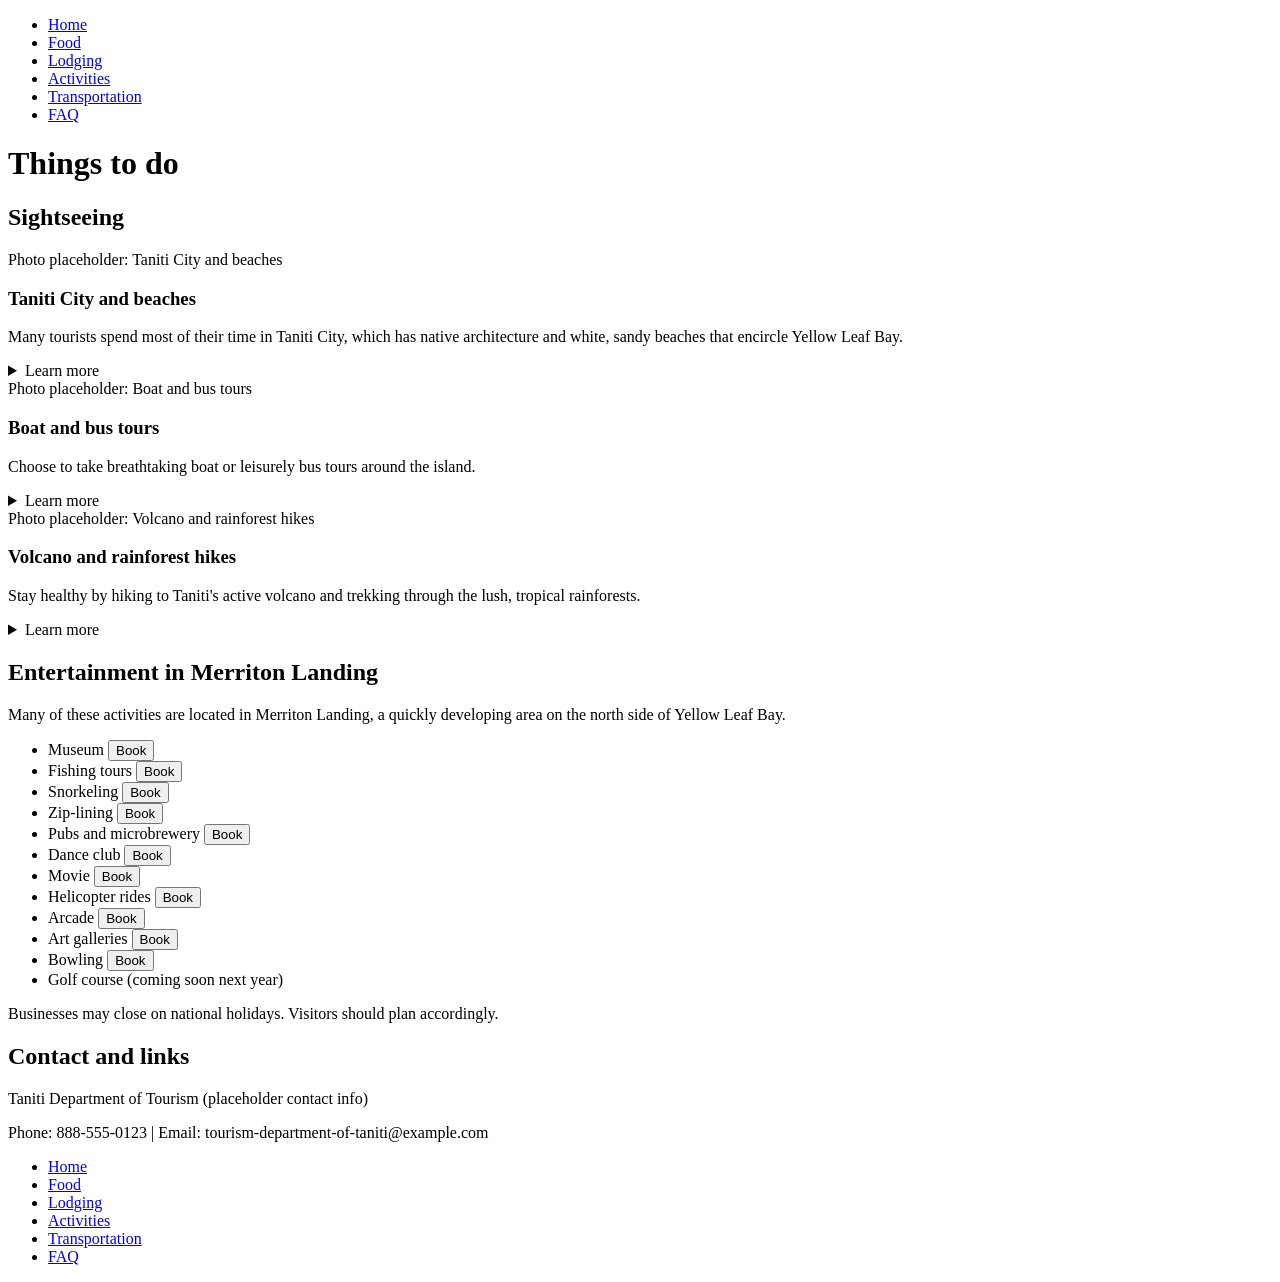
==== activities.html @ 4d0ae275 "Link all pages to CSS stylesheet" ====
<!DOCTYPE html>
<html lang="en">
<head>
    <meta charset="UTF-8">
    <meta name="viewport" content="width=device-width, initial-scale=1.0">
    <title>Activities | Taniti Island Tourism</title>
    <link rel="stylesheet' href="style.css">
</head>
<body>
    <nav>
        <ul>
            <li><a href="index.html">Home</a></li>
            <li><a href="food.html">Food</a></li>
            <li><a href="lodging.html">Lodging</a></li>
            <li><a href="activities.html">Activities</a></li>
            <li><a href="transportation.html">Transportation</a></li>
            <li><a href="faq.html">FAQ</a></li>
        </ul>
    </nav>
    <main>
        <h1>Things to do</h1>
        <section>
            <h2>Sightseeing</h2>
            <article>
                <div>Photo placeholder: Taniti City and beaches</div>
                <h3>Taniti City and beaches</h3>
                <p>Many tourists spend most of their time in Taniti City, which has native architecture and white, sandy beaches that encircle Yellow Leaf Bay.</p>
                <details>
                    <summary>Learn more</summary>
                    <p>Taniti City is flat and very walkable.</p>
                </details>
            </article>
            <article>
                <div>Photo placeholder: Boat and bus tours</div>
                <h3>Boat and bus tours</h3>
                <p>Choose to take breathtaking boat or leisurely bus tours around the island.</p>
                <details>
                    <summary>Learn more</summary>
                    <p>Public buses serve Taniti City while private buses serve the rest of the island.</p>
                </details>
            </article>
            <article>
                <div>Photo placeholder: Volcano and rainforest hikes</div>
                <h3>Volcano and rainforest hikes</h3>
                <p>Stay healthy by hiking to Taniti's active volcano and trekking through the lush, tropical rainforests.</p>
                <details>
                    <summary>Learn more</summary>
                    <p>The volcano is in the island's mountainous interior.</p>
                </details>
            </article>
        </section>
        <section>
            <h2>Entertainment in Merriton Landing</h2>
            <p>Many of these activities are located in Merriton Landing, a quickly developing area on the north side of Yellow Leaf Bay.</p>
            <ul>
                <li>Museum <button type="button">Book</button></li>
                <li>Fishing tours <button type="button">Book</button></li>
                <li>Snorkeling <button type="button">Book</button></li>
                <li>Zip-lining <button type="button">Book</button></li>
                <li>Pubs and microbrewery <button type="button">Book</button></li>
                <li>Dance club <button type="button">Book</button></li>
                <li>Movie <button type="button">Book</button></li>
                <li>Helicopter rides <button type="button">Book</button></li>
                <li>Arcade <button type="button">Book</button></li>
                <li>Art galleries <button type="button">Book</button></li>
                <li>Bowling <button type="button">Book</button></li>
                <li>Golf course (coming soon next year)</li>
            </ul>
            <p>Businesses may close on national holidays.  Visitors should plan accordingly.</p>
        </section>
    </main>
    <footer>
        <h2>Contact and links</h2>
        <p>Taniti Department of Tourism (placeholder contact info)</p>
        <p>Phone: 888-555-0123 | Email: tourism-department-of-taniti@example.com</p>
        <nav>
            <ul>
                <li><a href="index.html">Home</a></li>
                <li><a href="food.html">Food</a></li>
                <li><a href="lodging.html">Lodging</a></li>
                <li><a href="activities.html">Activities</a></li>
                <li><a href="transportation.html">Transportation</a></li>
                <li><a href="faq.html">FAQ</a></li>
            </ul>
        </nav>
    </footer>
</body>
</html>
---- style.css ----
/* Taniti prototype styles: dark glass. */

/* Font, hosted in this repo */
@font-face {
  font-family: "Manrope";
  src: url("fonts/Manrope-VariableFont_wght.ttf") format("truetype");
  font-weight: 200 800;
  font-display: swap;
}

/* Colors and sizes in one place, so a change here updates every page */
:root {
  --bg: #0B1230;
  --text: #DCE4FF;
  --text-soft: #C9D4F5;
  --white: #FFFFFF;
  --teal-light: #4CC9D4;
  --teal-pale: #9BE3E8;
  --magenta: #A72999;
  --tint: #F3E1F0;
  --glass: rgba(255, 255, 255, 0.07);
  --glass-line: rgba(255, 255, 255, 0.14);
  --glow-teal: rgba(40, 159, 170, 0.38);
  --glow-purple: rgba(95, 39, 167, 0.42);
  --font: Manrope, system-ui, sans-serif;
  --radius: 16px;
}

/* Padding counts inside an element's width, so boxes never spill past the screen edge */
* {
  box-sizing: border-box;
}

/* Page base: dark blue with soft teal and purple glows */
body {
  margin: 0;
  font-family: var(--font);
  font-size: 1rem;
  line-height: 1.6;
  color: var(--text);
  background:
    radial-gradient(520px 260px at 85% -5%, var(--glow-teal), transparent),
    radial-gradient(460px 260px at 0% 0%, var(--glow-purple), transparent),
    var(--bg);
  background-attachment: fixed;
}

/* Keeps the content centered and readable on wide screens */
body > nav,
main {
  max-width: 900px;
  margin-inline: auto;
}

/* Navigation */
nav ul {
  list-style: none;
  margin: 0;
  padding: 0;
  display: flex;
  flex-wrap: wrap;
  gap: 4px;
}

body > nav {
  padding: 14px;
}

body > nav ul {
  padding: 4px;
  background: var(--glass);
  border: 1px solid var(--glass-line);
  border-radius: 14px;
}

body > nav li {
  flex: 1 1 auto;
}

nav a {
  display: block;
  padding: 10px 12px;
  min-height: 44px;
  text-align: center;
  font-size: .85rem;
  font-weight: 600;
  color: var(--text);
  text-decoration: none;
  border-radius: 10px;
}

nav a[aria-current="page"] {
  background: rgba(255, 255, 255, 0.16);
  color: var(--white);
  font-weight: 800;
}

nav a:hover {
  background: rgba(255, 255, 255, 0.1);
}

/* Shows keyboard users where they are */
a:focus-visible,
summary:focus-visible,
button:focus-visible {
  outline: 3px solid var(--teal-light);
  outline-offset: 2px;
}

/* Main content and headings */
main {
  padding: 24px 18px 8px;
}

h1,
h2,
h3 {
  margin: 0;
  line-height: 1.2;
  font-weight: 800;
}

h1 {
  font-size: clamp(2rem, 7vw, 2.9rem);
  letter-spacing: -.025em;
  margin-bottom: 8px;
  background: linear-gradient(90deg, var(--white), var(--teal-pale));
  -webkit-background-clip: text;
  background-clip: text;
  color: transparent;
}

main h2 {
  margin: 32px 0 12px;
  font-size: .78rem;
  letter-spacing: .16em;
  text-transform: uppercase;
  color: var(--teal-light);
}

h3 {
  margin-top: 6px;
  font-size: 1.1rem;
  letter-spacing: -.01em;
  color: var(--white);
}

p {
  margin: 0;
}

section > p {
  margin-bottom: 14px;
}

main a {
  color: var(--tint);
}

/* Cards: see-through glass */
article,
aside {
  display: flex;
  flex-direction: column;
  gap: 6px;
  margin-bottom: 14px;
  padding: 16px;
  background: var(--glass);
  border: 1px solid var(--glass-line);
  border-radius: var(--radius);
  -webkit-backdrop-filter: blur(8px);
  backdrop-filter: blur(8px);
  transition: transform .2s;
}

article:hover {
  transform: translateY(-2px);
}

article p,
aside p {
  color: var(--text-soft);
}

/* Photo placeholders (low-fidelity, labeled) */
article > div,
aside > div,
section > div,
main > div {
  display: grid;
  place-items: center;
  min-height: 110px;
  padding: 8px;
  text-align: center;
  font-size: .9rem;
  font-weight: 600;
  color: #E8F7F8;
  background: rgba(40, 159, 170, 0.22);
  border: 1px dashed rgba(255, 255, 255, 0.3);
  border-radius: 12px;
}

/* Real photos, later */
img {
  max-width: 100%;
  height: auto;
  border-radius: 12px;
}

/* "Learn more" drop-downs */
details summary {
  min-height: 44px;
  padding-top: 10px;
  cursor: pointer;
  font-weight: 600;
  color: var(--tint);
}

details p {
  margin: 2px 0 8px;
}

/* Lists, such as the entertainment list with Book buttons */
main ul {
  list-style: none;
  margin: 0 0 8px;
  padding: 0;
  background: var(--glass);
  border: 1px solid var(--glass-line);
  border-radius: var(--radius);
  overflow: hidden;
}

main li {
  display: flex;
  justify-content: space-between;
  align-items: center;
  flex-wrap: wrap;
  gap: 10px;
  padding: 10px 16px;
  border-top: 1px solid rgba(255, 255, 255, 0.12);
  font-size: .95rem;
  font-weight: 600;
}

main li:first-child {
  border-top: 0;
}

/* Buttons */
button {
  min-height: 44px;
  padding: 6px 18px;
  font: inherit;
  font-size: .85rem;
  font-weight: 800;
  color: var(--white);
  background: var(--magenta);
  border: 0;
  border-radius: 10px;
  cursor: pointer;
  transition: filter .2s;
}

button:hover {
  filter: brightness(1.12);
}

article > button,
aside > button,
section > button {
  align-self: flex-start;
}

/* Footer */
footer {
  width: calc(100% - 28px);
  max-width: 900px;
  margin: 28px auto 14px;
  padding: 18px;
  background: var(--glass);
  border: 1px solid var(--glass-line);
  border-radius: var(--radius);
  color: var(--text-soft);
  font-size: .9rem;
  text-align: center;
}

footer h2 {
  margin-bottom: 6px;
  font-size: .78rem;
  letter-spacing: .16em;
  text-transform: uppercase;
  color: var(--teal-light);
}

footer nav ul {
  justify-content: center;
  gap: 0 18px;
}

footer nav li {
  flex: 0 1 auto;
}

footer nav a {
  padding: 10px 4px;
  font-weight: 600;
  color: var(--tint);
  text-decoration: underline;
}

/* Phones and small tablets: nav wraps into three columns */
@media (max-width: 600px) {
  main {
    padding: 20px 14px 8px;
  }

  body > nav ul {
    display: grid;
    grid-template-columns: repeat(3, minmax(0, 1fr));
  }

  nav a {
    padding: 10px 4px;
    font-size: .72rem;
    overflow-wrap: anywhere;
  }
}

/* Respect visitors who turn animation off */
@media (prefers-reduced-motion: reduce) {
  article,
  button {
    transition: none;
  }

  article:hover {
    transform: none;
  }
}
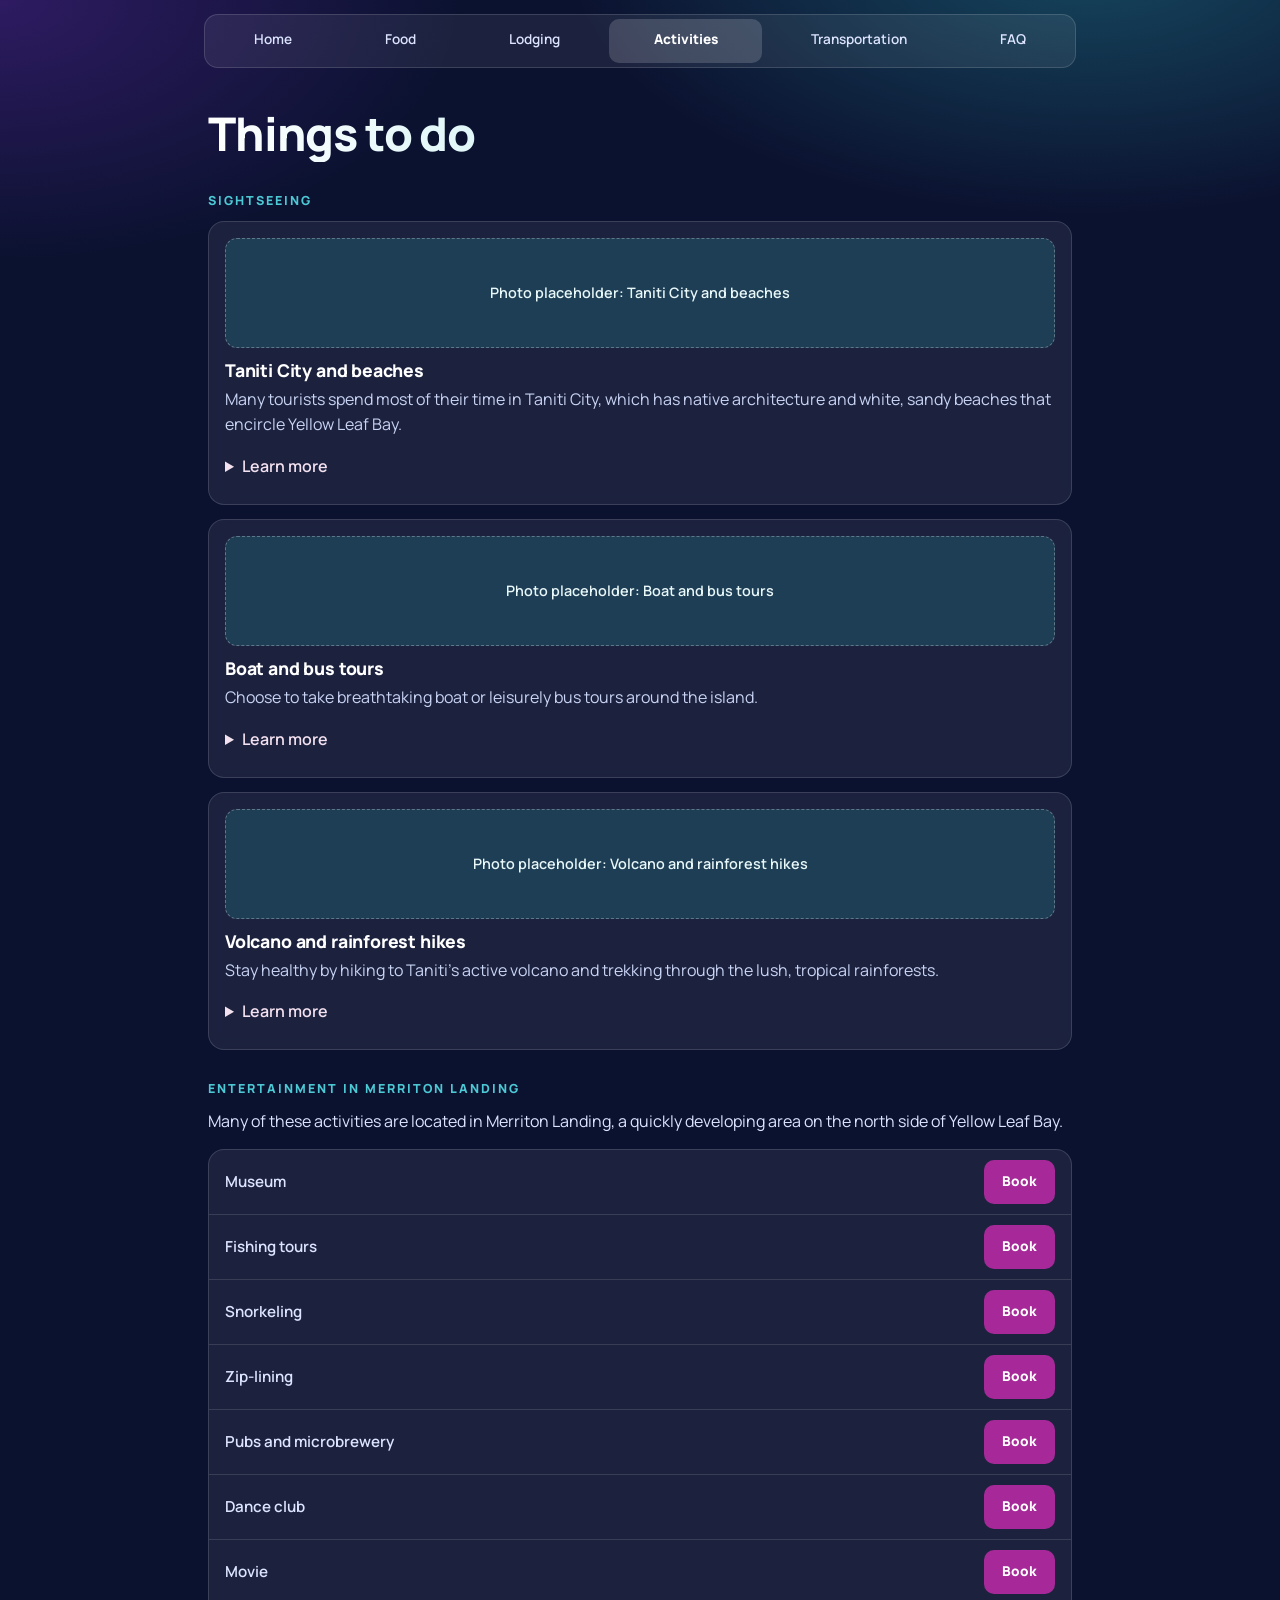
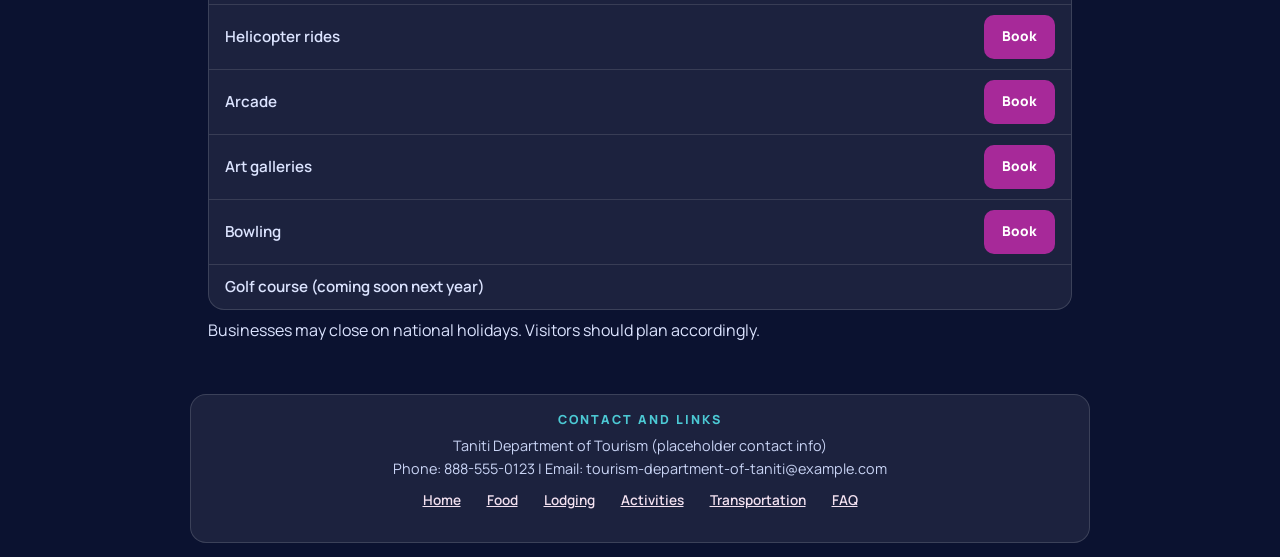
==== commit e7695ed9: "Fixed typos in CSS stylesheet links and added active page highlight" ====
--- a/activities.html
+++ b/activities.html
@@ -4,7 +4,7 @@
     <meta charset="UTF-8">
     <meta name="viewport" content="width=device-width, initial-scale=1.0">
     <title>Activities | Taniti Island Tourism</title>
-    <link rel="stylesheet' href="style.css">
+    <link rel="stylesheet" href="style.css">
 </head>
 <body>
     <nav>
@@ -12,7 +12,7 @@
             <li><a href="index.html">Home</a></li>
             <li><a href="food.html">Food</a></li>
             <li><a href="lodging.html">Lodging</a></li>
-            <li><a href="activities.html">Activities</a></li>
+            <li><a aria-current="page" href="activities.html">Activities</a></li>
             <li><a href="transportation.html">Transportation</a></li>
             <li><a href="faq.html">FAQ</a></li>
         </ul>
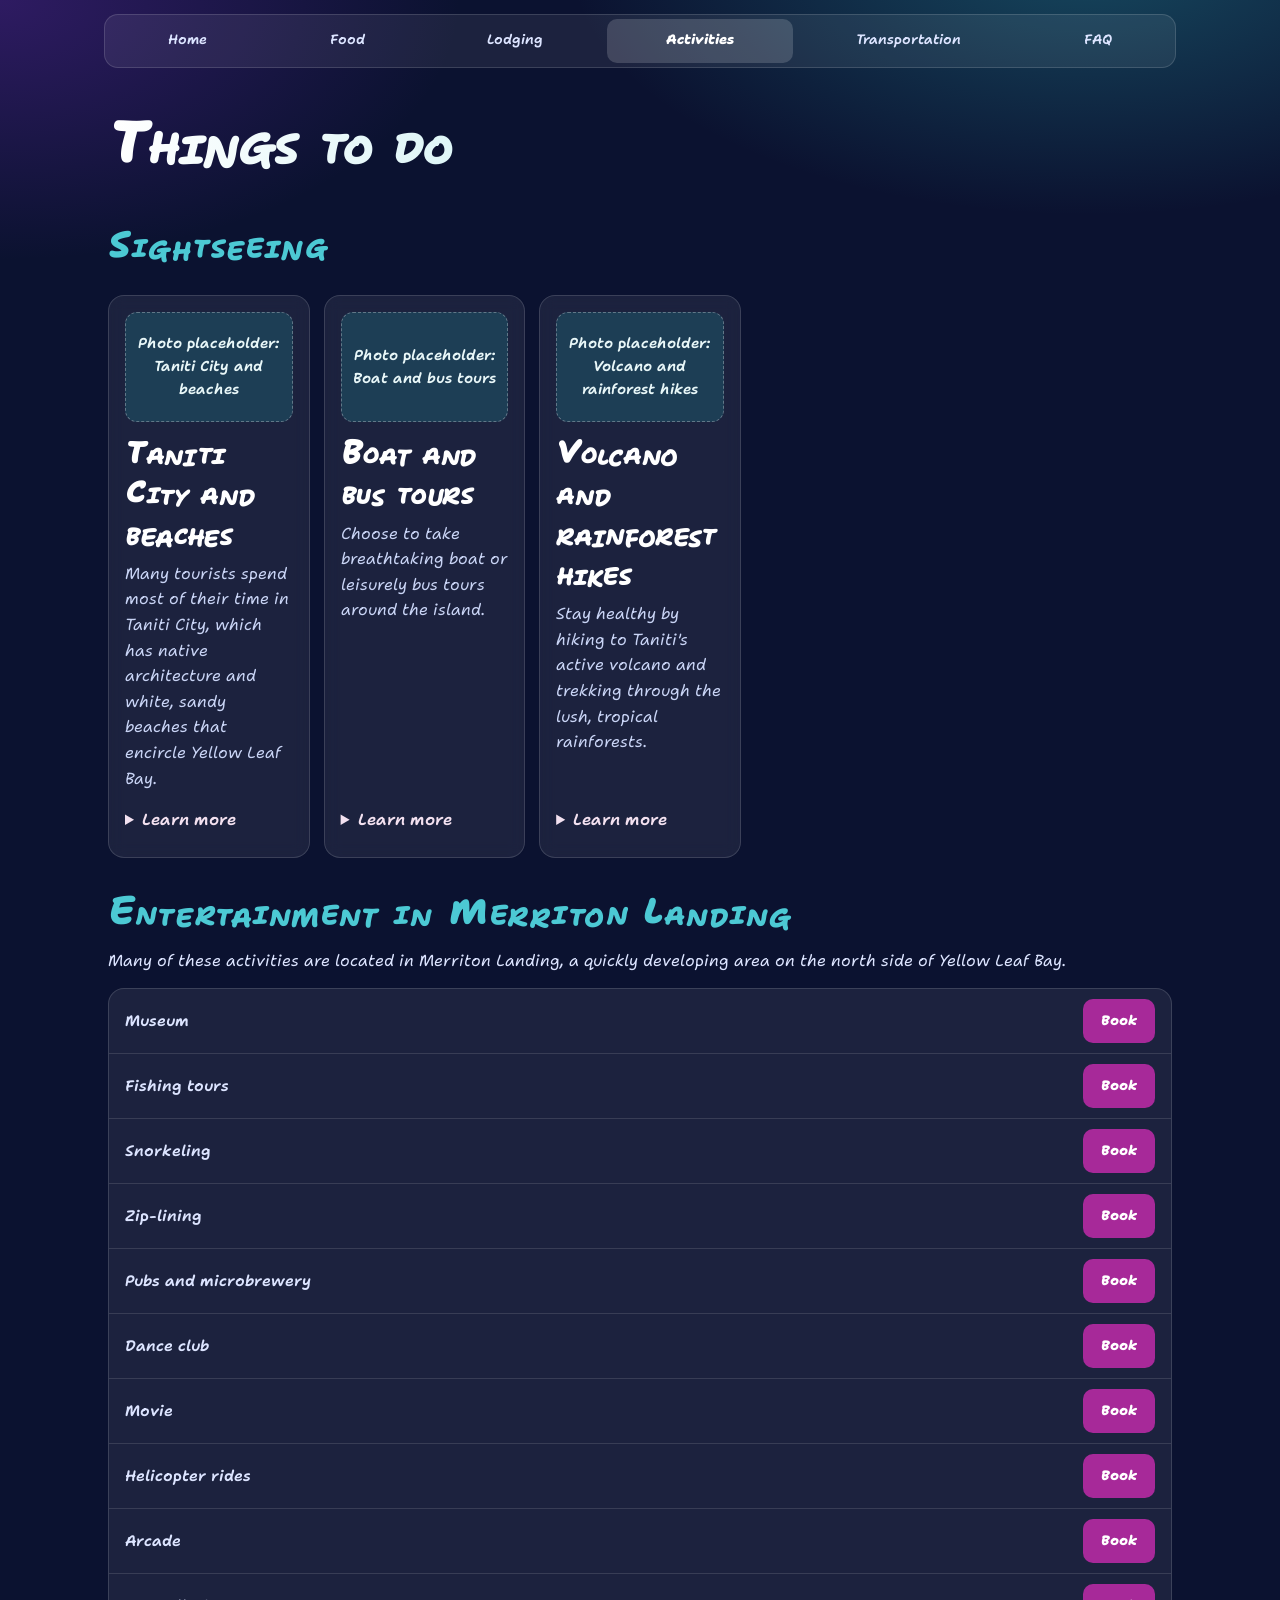
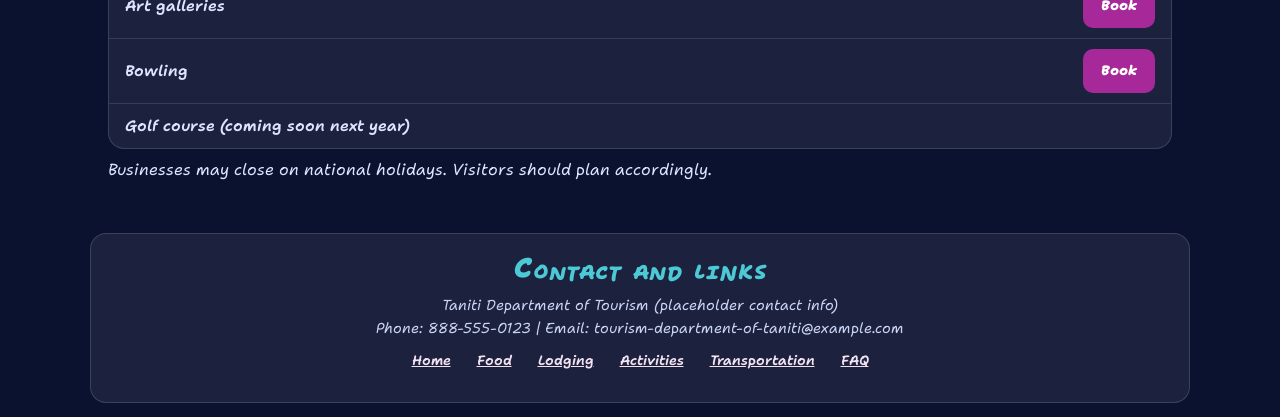
==== commit 8211a745: "Hero section with centered heading and call-to-action button, cards and split layouts on home and fo" ====
--- a/activities.html
+++ b/activities.html
@@ -19,7 +19,7 @@
     </nav>
     <main>
         <h1>Things to do</h1>
-        <section>
+        <section class="cards">
             <h2>Sightseeing</h2>
             <article>
                 <div>Photo placeholder: Taniti City and beaches</div>
--- a/style.css
+++ b/style.css
@@ -5,6 +5,13 @@
   font-family: "Manrope";
   src: url("fonts/Manrope-VariableFont_wght.ttf") format("truetype");
   font-weight: 200 800;
+  font-display: swap;
+}
+
+@font-face {
+  font-family: "Shantell Sans";
+  src: url("fonts/ShantellSans-Variable.ttf") format("truetype");
+  font-weight: 300 800;
   font-display: swap;
 }
 
@@ -22,7 +29,8 @@
   --glass-line: rgba(255, 255, 255, 0.14);
   --glow-teal: rgba(40, 159, 170, 0.38);
   --glow-purple: rgba(95, 39, 167, 0.42);
-  --font: Manrope, system-ui, sans-serif;
+  --font: "Shantell Sans", system-ui, sans-serif;
+  --font-head: "Shantell Sans", system-ui, sans-serif;
   --radius: 16px;
 }
 
@@ -48,7 +56,7 @@
 /* Keeps the content centered and readable on wide screens */
 body > nav,
 main {
-  max-width: 900px;
+  max-width: 1100px;
   margin-inline: auto;
 }
 
@@ -118,10 +126,13 @@
   margin: 0;
   line-height: 1.2;
   font-weight: 800;
+  font-variant-caps: small-caps;
+  font-family: var(--font-head);
+  font-variation-settings: "BNCE" 50, "INFM" 70;
 }
 
 h1 {
-  font-size: clamp(2rem, 7vw, 2.9rem);
+  font-size: clamp(2.6rem, 9vw, 4rem);
   letter-spacing: -.025em;
   margin-bottom: 8px;
   background: linear-gradient(90deg, var(--white), var(--teal-pale));
@@ -132,15 +143,14 @@
 
 main h2 {
   margin: 32px 0 12px;
-  font-size: .78rem;
-  letter-spacing: .16em;
-  text-transform: uppercase;
+  font-size: 2.4rem;
+  letter-spacing: .03em;
   color: var(--teal-light);
 }
 
 h3 {
   margin-top: 6px;
-  font-size: 1.1rem;
+  font-size: 2.1rem;
   letter-spacing: -.01em;
   color: var(--white);
 }
@@ -151,6 +161,10 @@
 
 section > p {
   margin-bottom: 14px;
+}
+
+main > p {
+  margin-bottom: 24px;
 }
 
 main a {
@@ -186,7 +200,7 @@
 article > div,
 aside > div,
 section > div,
-main > div {
+main > div:not(.split) {
   display: grid;
   place-items: center;
   min-height: 110px;
@@ -272,10 +286,157 @@
   align-self: flex-start;
 }
 
+/* Layouts that match the wireframes */
+
+/* Cards side by side: home, lodging, activities, getting here.
+   auto-fit fits as many cards per row as there is room for,
+   so phones get one column with no extra code. */
+.cards {
+  display: grid;
+  grid-template-columns: repeat(auto-fit, minmax(200px, 1fr));
+  gap: 14px;
+}
+
+.cards > h2,
+.cards > p {
+  grid-column: 1 / -1;
+}
+
+.cards article {
+  margin-bottom: 0;
+}
+
+.cards article > :last-child {
+  margin-top: auto;
+}
+
+.cards article h2 {
+  margin: 6px 0 0;
+  font-size: 2.1rem;
+  letter-spacing: -.01em;
+  text-transform: none;
+  color: var(--white);
+}
+
+/* Rows: a label on the left, text on the right (getting around) */
+.rows article {
+  display: grid;
+  grid-template-columns: minmax(140px, 220px) 1fr;
+  column-gap: 16px;
+  align-items: center;
+  margin-bottom: -1px;
+  border-radius: 0;
+}
+
+.rows article:first-of-type {
+  border-radius: var(--radius) var(--radius) 0 0;
+}
+
+.rows article:last-of-type {
+  border-radius: 0 0 var(--radius) var(--radius);
+  margin-bottom: 14px;
+}
+
+.rows article > h3 {
+  grid-column: 1;
+  grid-row: 1 / span 3;
+  margin: 0;
+}
+
+.rows article > :not(h3) {
+  grid-column: 2;
+}
+
+.rows article:hover {
+  transform: none;
+}
+
+/* Photo on the left, text on the right (food page) */
+.media article {
+  display: grid;
+  grid-template-columns: minmax(110px, 28%) 1fr;
+  column-gap: 16px;
+  align-items: start;
+}
+
+.media article > div {
+  grid-column: 1;
+  grid-row: 1 / span 4;
+  align-self: stretch;
+}
+
+.media article > :not(div) {
+  grid-column: 2;
+}
+
+/* Two boxes side by side (food page) */
+.split {
+  display: grid;
+  grid-template-columns: 2fr 1fr;
+  gap: 14px;
+  align-items: start;
+}
+
+/* Hero: image box with the heading and button centered on it (home page) */
+.hero {
+  display: flex;
+  flex-direction: column;
+  align-items: center;
+  justify-content: center;
+  gap: 18px;
+  min-height: 340px;
+  padding: 32px 18px;
+  margin-bottom: 28px;
+  text-align: center;
+  background: rgba(40, 159, 170, 0.22);
+  border: 1px dashed rgba(255, 255, 255, 0.3);
+  border-radius: var(--radius);
+}
+
+.hero h1 {
+  margin-bottom: 0;
+}
+
+.hero a {
+  padding: 14px 28px;
+  font-weight: 800;
+  color: var(--white);
+  text-decoration: none;
+  background: var(--magenta);
+  border-radius: 12px;
+  transition: filter .2s;
+}
+
+.hero a:hover {
+  filter: brightness(1.12);
+}
+
+/* Small screens: everything stacks into one column */
+@media (max-width: 700px) {
+  .split {
+    grid-template-columns: 1fr;
+  }
+
+  .rows article,
+  .media article {
+    grid-template-columns: 1fr;
+  }
+
+  .rows article > h3,
+  .media article > div {
+    grid-row: auto;
+  }
+
+  .rows article > :not(h3),
+  .media article > :not(div) {
+    grid-column: 1;
+  }
+}
+
 /* Footer */
 footer {
   width: calc(100% - 28px);
-  max-width: 900px;
+  max-width: 1100px;
   margin: 28px auto 14px;
   padding: 18px;
   background: var(--glass);
@@ -288,9 +449,8 @@
 
 footer h2 {
   margin-bottom: 6px;
-  font-size: .78rem;
-  letter-spacing: .16em;
-  text-transform: uppercase;
+  font-size: 1.9rem;
+  letter-spacing: .03em;
   color: var(--teal-light);
 }
 
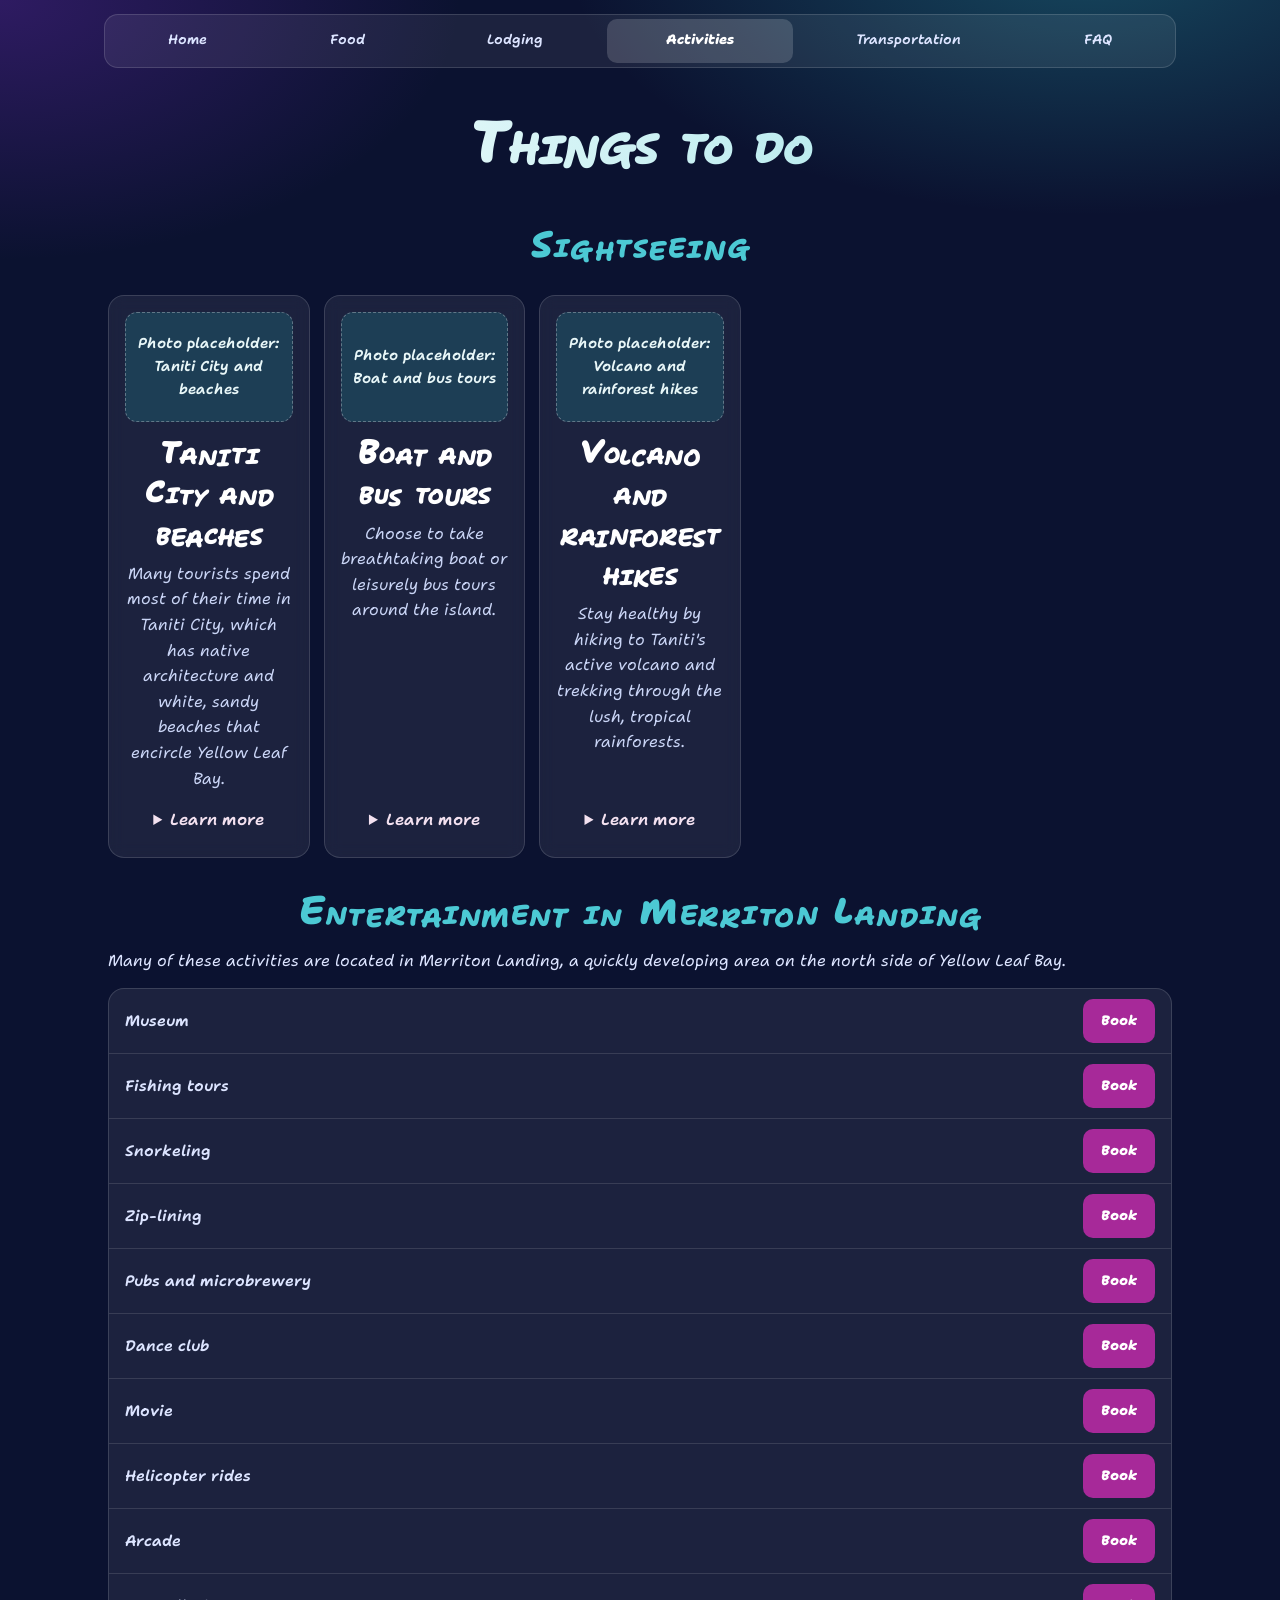
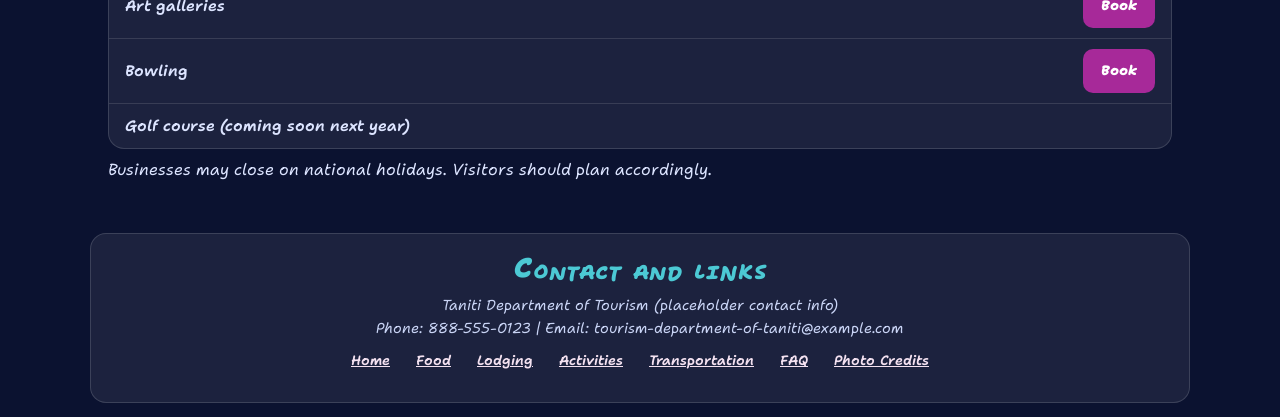
==== commit c807602d: "Added Photo Credits link to footer of every page" ====
--- a/activities.html
+++ b/activities.html
@@ -81,6 +81,7 @@
                 <li><a href="activities.html">Activities</a></li>
                 <li><a href="transportation.html">Transportation</a></li>
                 <li><a href="faq.html">FAQ</a></li>
+                <li><a href="credits.html">Photo Credits</a></li>
             </ul>
         </nav>
     </footer>
--- a/style.css
+++ b/style.css
@@ -135,6 +135,7 @@
   font-size: clamp(2.6rem, 9vw, 4rem);
   letter-spacing: -.025em;
   margin-bottom: 8px;
+  text-align: center;
   background: linear-gradient(90deg, var(--white), var(--teal-pale));
   -webkit-background-clip: text;
   background-clip: text;
@@ -148,6 +149,16 @@
   color: var(--teal-light);
 }
 
+main > h2,
+section > h2,
+aside > h2 {
+  text-align: center;
+}
+
+.center {
+  text-align: center;
+}
+
 h3 {
   margin-top: 6px;
   font-size: 2.1rem;
@@ -165,6 +176,9 @@
 
 main > p {
   margin-bottom: 24px;
+  max-width: 720px;
+  margin-inline: auto;
+  text-align: center;  
 }
 
 main a {
@@ -304,6 +318,15 @@
 
 .cards article {
   margin-bottom: 0;
+  text-align: center;
+}
+
+.cards article > button {
+  align-self: center;
+}
+
+aside {
+  text-align: center;
 }
 
 .cards article > :last-child {
@@ -341,10 +364,15 @@
   grid-column: 1;
   grid-row: 1 / span 3;
   margin: 0;
+  text-align: center;
 }
 
 .rows article > :not(h3) {
   grid-column: 2;
+}
+
+.rows article > button {
+  justify-self: end;
 }
 
 .rows article:hover {
@@ -375,6 +403,49 @@
   grid-template-columns: 2fr 1fr;
   gap: 14px;
   align-items: start;
+}
+
+/* Plan your trip links: four clickable tiles (home page) */
+.links {
+  display: grid;
+  grid-template-columns: repeat(auto-fit, minmax(180px, 1fr));
+  gap: 12px;
+  background: none;
+  border: 0;
+  border-radius: 0;
+  overflow: visible;
+}
+
+.links li {
+  display: block;
+  padding: 0;
+  border: 0;
+}
+
+.links a {
+  display: block;
+  padding: 22px 16px;
+  text-align: center;
+  font-family: var(--font-head);
+  font-variant-caps: small-caps;
+  font-size: 1.4rem;
+  font-weight: 800;
+  color: var(--white);
+  text-decoration: none;
+  background: var(--glass);
+  border: 1px solid var(--glass-line);
+  border-radius: var(--radius);
+  transition: transform .2s, border-color .2s;
+}
+
+.links a::after {
+  content: " \2192";
+  color: var(--teal-light);
+}
+
+.links a:hover {
+  transform: translateY(-2px);
+  border-color: var(--teal-light);
 }
 
 /* Hero: image box with the heading and button centered on it (home page) */
@@ -388,8 +459,10 @@
   padding: 32px 18px;
   margin-bottom: 28px;
   text-align: center;
-  background: rgba(40, 159, 170, 0.22);
-  border: 1px dashed rgba(255, 255, 255, 0.3);
+  background:
+    linear-gradient(rgba(11, 18, 48, 0.35), rgba(11, 18, 48, 0.6)),
+    url("images/01_hero_pexels-nabilnaidu-37943867.jpg") center / cover no-repeat;
+  border: 1px solid var(--glass-line);
   border-radius: var(--radius);
 }
 
@@ -498,4 +571,61 @@
   article:hover {
     transform: none;
   }
+}
+
+/* Photo credits table: thumbnail on the left, credit on the right */
+.credits {
+  width: 100%;
+  margin-bottom: 14px;
+  border-collapse: separate;
+  border-spacing: 0;
+  background: var(--glass);
+  border: 1px solid var(--glass-line);
+  border-radius: var(--radius);
+  overflow: hidden;
+}
+
+.credits th,
+.credits td {
+  padding: 12px 16px;
+  text-align: left;
+  vertical-align: middle;
+  border-top: 1px solid rgba(255, 255, 255, 0.12);
+}
+
+.credits thead th {
+  border-top: 0;
+  font-size: .85rem;
+  letter-spacing: .08em;
+  text-transform: uppercase;
+  color: var(--teal-light);
+}
+
+.credits th:first-child,
+.credits td:first-child {
+  width: 160px;
+}
+
+.credits img {
+  display: block;
+  width: 140px;
+  height: 90px;
+  object-fit: cover;
+}
+
+.credits td:last-child {
+  color: var(--text-soft);
+  overflow-wrap: anywhere;
+}
+
+@media (max-width: 600px) {
+  .credits th:first-child,
+  .credits td:first-child {
+    width: 110px;
+  }
+
+  .credits img {
+    width: 90px;
+    height: 60px;
+  }
 }
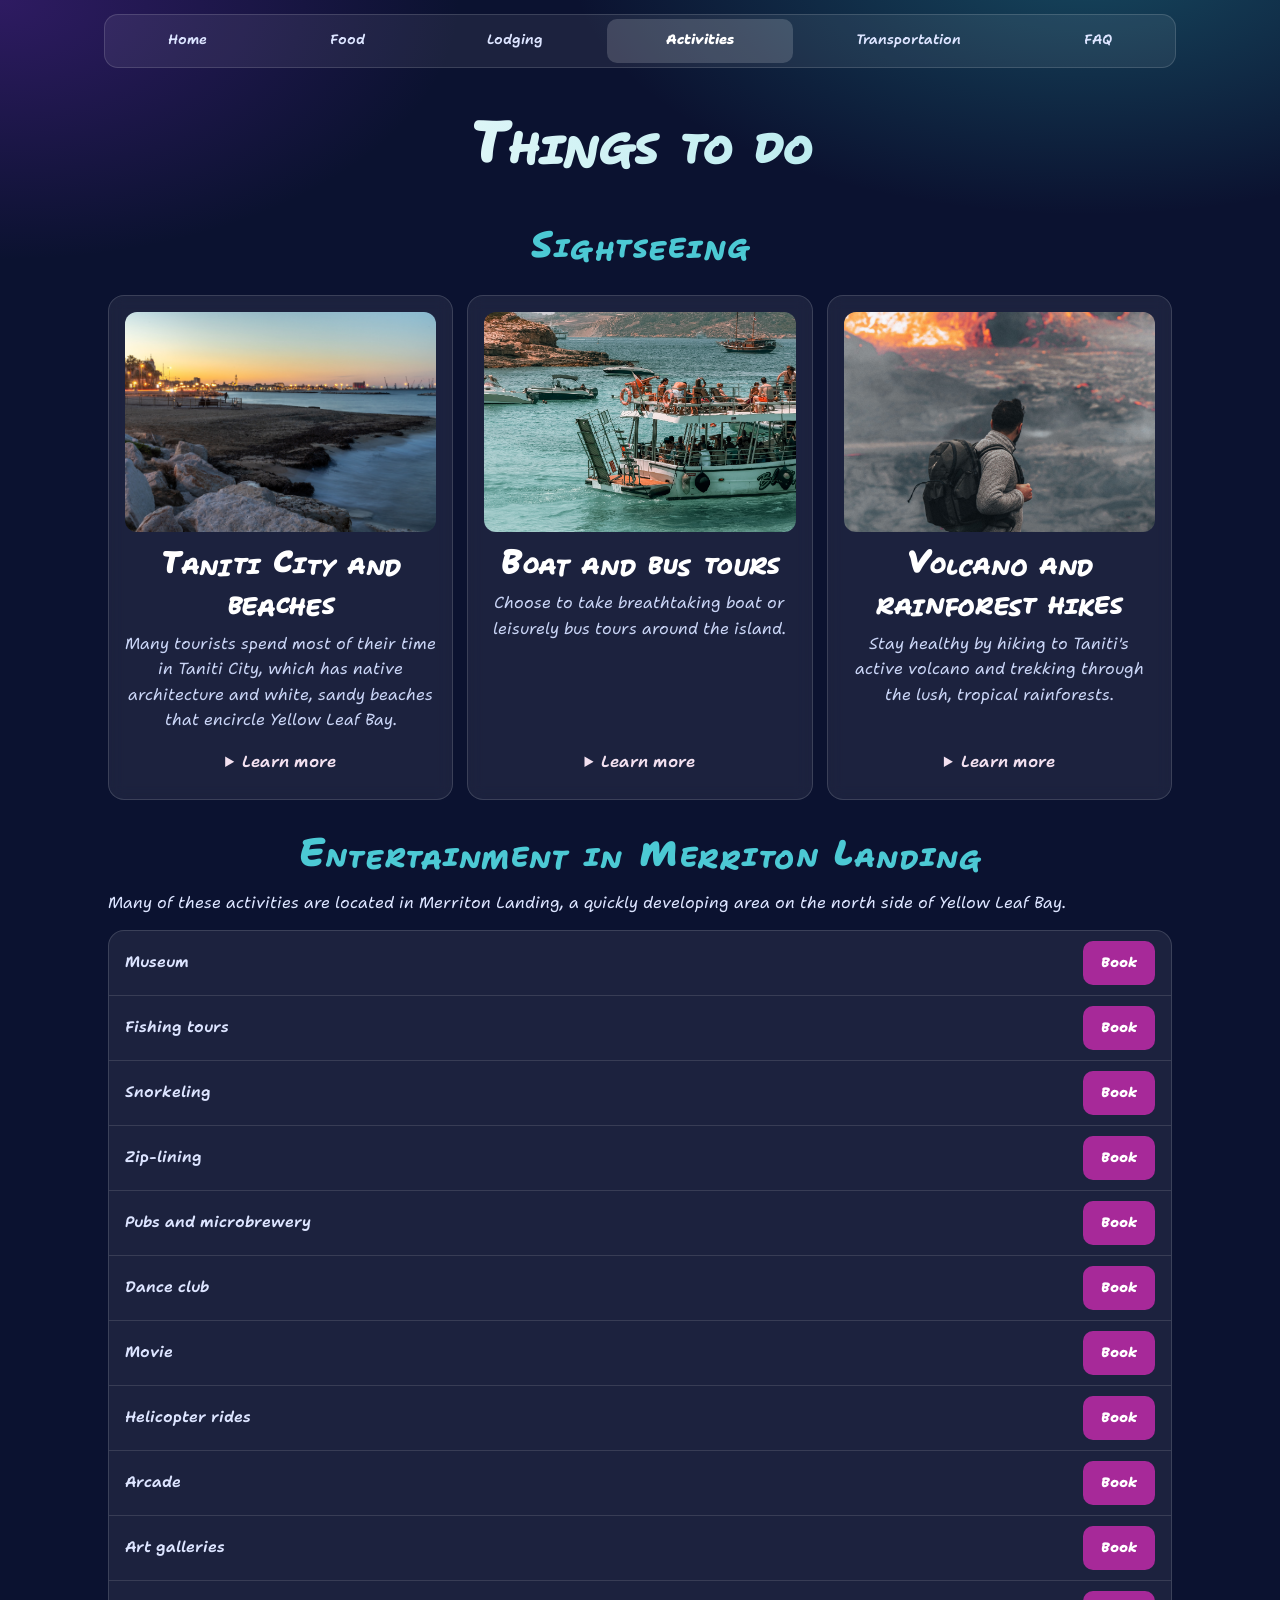
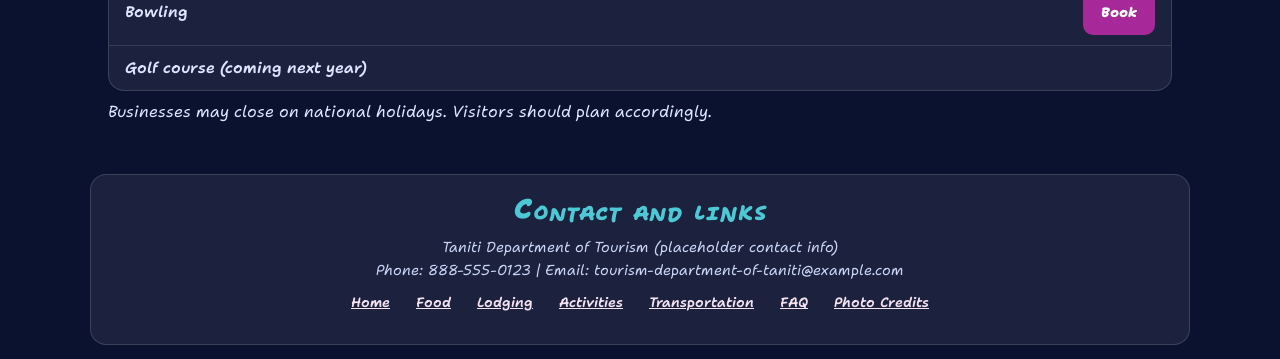
==== commit 57640757: "Added photos to activities page" ====
--- a/activities.html
+++ b/activities.html
@@ -22,7 +22,7 @@
         <section class="cards">
             <h2>Sightseeing</h2>
             <article>
-                <div>Photo placeholder: Taniti City and beaches</div>
+                <img src="images/15_activities_city-beaches.jpg" alt="Peaceful beach view with city lights at dusk">
                 <h3>Taniti City and beaches</h3>
                 <p>Many tourists spend most of their time in Taniti City, which has native architecture and white, sandy beaches that encircle Yellow Leaf Bay.</p>
                 <details>
@@ -31,7 +31,7 @@
                 </details>
             </article>
             <article>
-                <div>Photo placeholder: Boat and bus tours</div>
+                <img src="images/16_activities_boat-tour.jpg" alt="Lively boat tour on pristine waters">
                 <h3>Boat and bus tours</h3>
                 <p>Choose to take breathtaking boat or leisurely bus tours around the island.</p>
                 <details>
@@ -40,7 +40,7 @@
                 </details>
             </article>
             <article>
-                <div>Photo placeholder: Volcano and rainforest hikes</div>
+                <img src="images/17_activities_hike.jpg" alt="Lone backpacker observes a volcanic eruption">
                 <h3>Volcano and rainforest hikes</h3>
                 <p>Stay healthy by hiking to Taniti's active volcano and trekking through the lush, tropical rainforests.</p>
                 <details>
@@ -64,7 +64,7 @@
                 <li>Arcade <button type="button">Book</button></li>
                 <li>Art galleries <button type="button">Book</button></li>
                 <li>Bowling <button type="button">Book</button></li>
-                <li>Golf course (coming soon next year)</li>
+                <li>Golf course (coming next year)</li>
             </ul>
             <p>Businesses may close on national holidays.  Visitors should plan accordingly.</p>
         </section>
--- a/style.css
+++ b/style.css
@@ -303,17 +303,21 @@
 /* Layouts that match the wireframes */
 
 /* Cards side by side: home, lodging, activities, getting here.
-   auto-fit fits as many cards per row as there is room for,
-   so phones get one column with no extra code. */
+   Each card starts at 200px and grows to share the row equally,
+   so phones get one column and wide screens fill the whole width. */
 .cards {
-  display: grid;
-  grid-template-columns: repeat(auto-fit, minmax(200px, 1fr));
+  display: flex;
+  flex-wrap: wrap;
   gap: 14px;
+}
+
+.cards > article {
+  flex: 1 1 200px;
 }
 
 .cards > h2,
 .cards > p {
-  grid-column: 1 / -1;
+  flex: 1 1 100%;
 }
 
 .cards article {
@@ -339,6 +343,12 @@
   letter-spacing: -.01em;
   text-transform: none;
   color: var(--white);
+}
+
+.cards article > img {
+  width: 100%;
+  height: 220px;
+  object-fit: cover;
 }
 
 /* Rows: a label on the left, text on the right (getting around) */
@@ -387,22 +397,53 @@
   align-items: start;
 }
 
-.media article > div {
+.media article > div,
+.media article > img {
   grid-column: 1;
   grid-row: 1 / span 4;
   align-self: stretch;
 }
 
-.media article > :not(div) {
+.media article > :not(div):not(img) {
   grid-column: 2;
+}
+
+/* Food page photos: same height as the home page photos */
+.media article > img {
+  width: 100%;
+  height: 220px;
+  object-fit: cover;
+}
+
+/* Taller restaurant cards (food page only) */
+.split .media article {
+  padding-block: 40px;
 }
 
 /* Two boxes side by side (food page) */
 .split {
   display: grid;
-  grid-template-columns: 2fr 1fr;
-  gap: 14px;
+  grid-template-columns: 3fr 1fr;
+  column-gap: 14px;
+  row-gap: 0;
   align-items: start;
+}
+
+/* Let the heading, intro, and cards be grid items of .split */
+.split > .media {
+  display: contents;
+}
+
+.split > .media > * {
+  grid-column: 1;
+}
+
+/* Top of Local fish and rice (row 3) to bottom of Pan-Asian (row 5) */
+.split > aside {
+  grid-column: 2;
+  grid-row: 3 / span 3;
+  align-self: stretch;
+  justify-content: flex-start;
 }
 
 /* Plan your trip links: four clickable tiles (home page) */
@@ -461,7 +502,7 @@
   text-align: center;
   background:
     linear-gradient(rgba(11, 18, 48, 0.35), rgba(11, 18, 48, 0.6)),
-    url("images/01_hero_pexels-nabilnaidu-37943867.jpg") center / cover no-repeat;
+    url("images/01_home_tropical_island_beach.jpg") center / cover no-repeat;
   border: 1px solid var(--glass-line);
   border-radius: var(--radius);
 }
@@ -488,6 +529,11 @@
 @media (max-width: 700px) {
   .split {
     grid-template-columns: 1fr;
+  }
+
+  .split > aside {
+    grid-column: 1;
+    grid-row: auto;
   }
 
   .rows article,
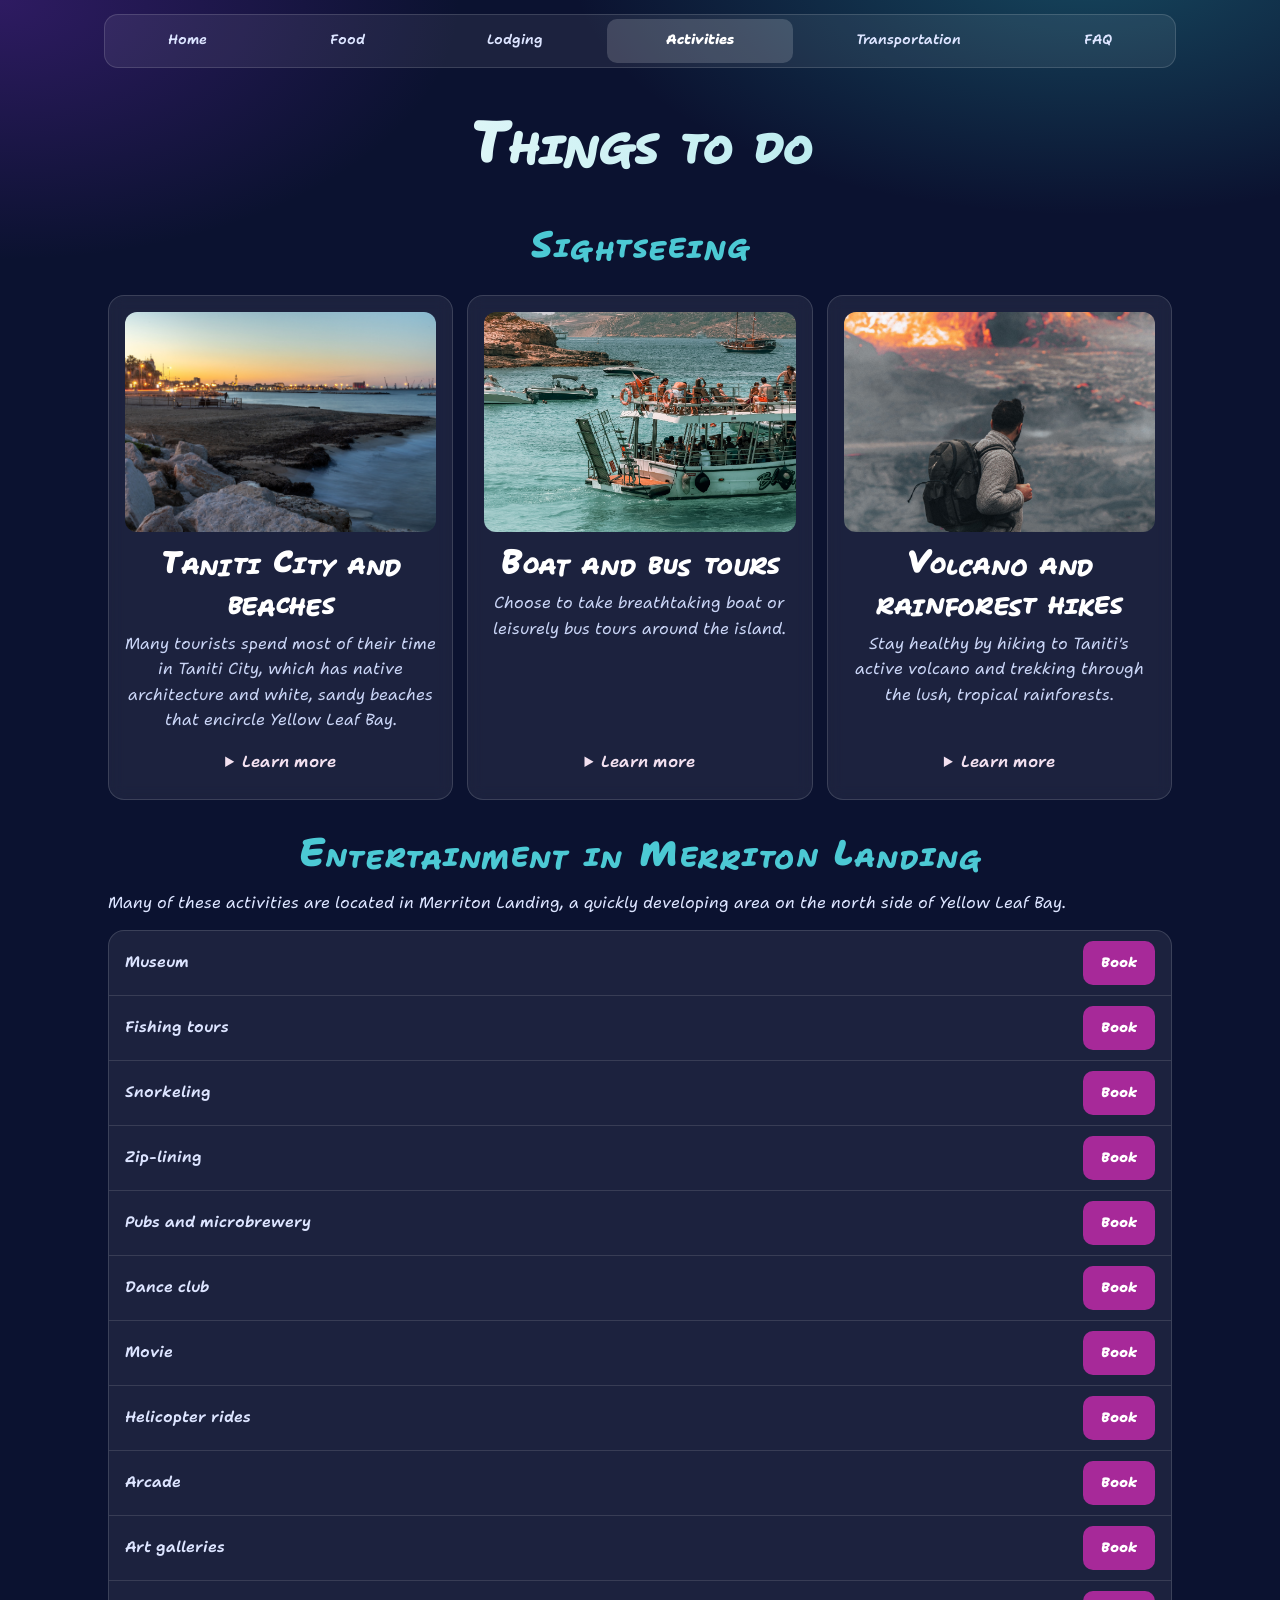
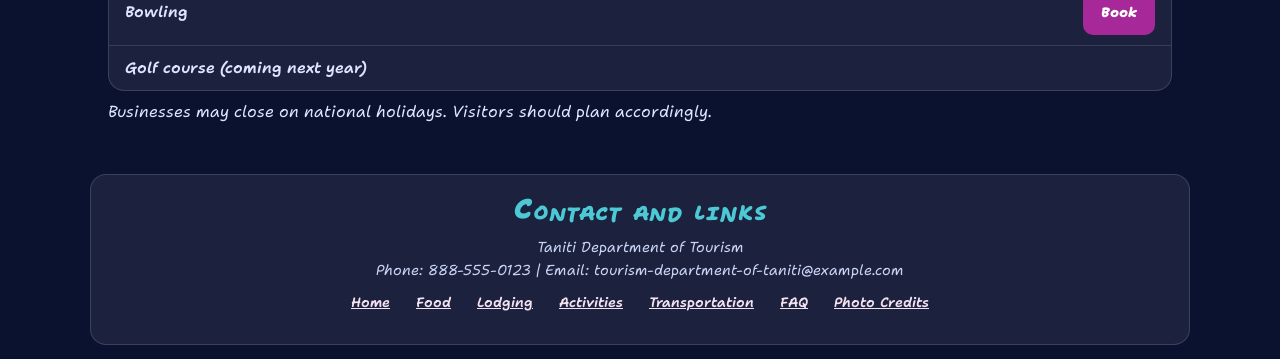
==== commit d873b287: "File name edits and footer edits" ====
--- a/activities.html
+++ b/activities.html
@@ -71,7 +71,7 @@
     </main>
     <footer>
         <h2>Contact and links</h2>
-        <p>Taniti Department of Tourism (placeholder contact info)</p>
+        <p>Taniti Department of Tourism</p>
         <p>Phone: 888-555-0123 | Email: tourism-department-of-taniti@example.com</p>
         <nav>
             <ul>
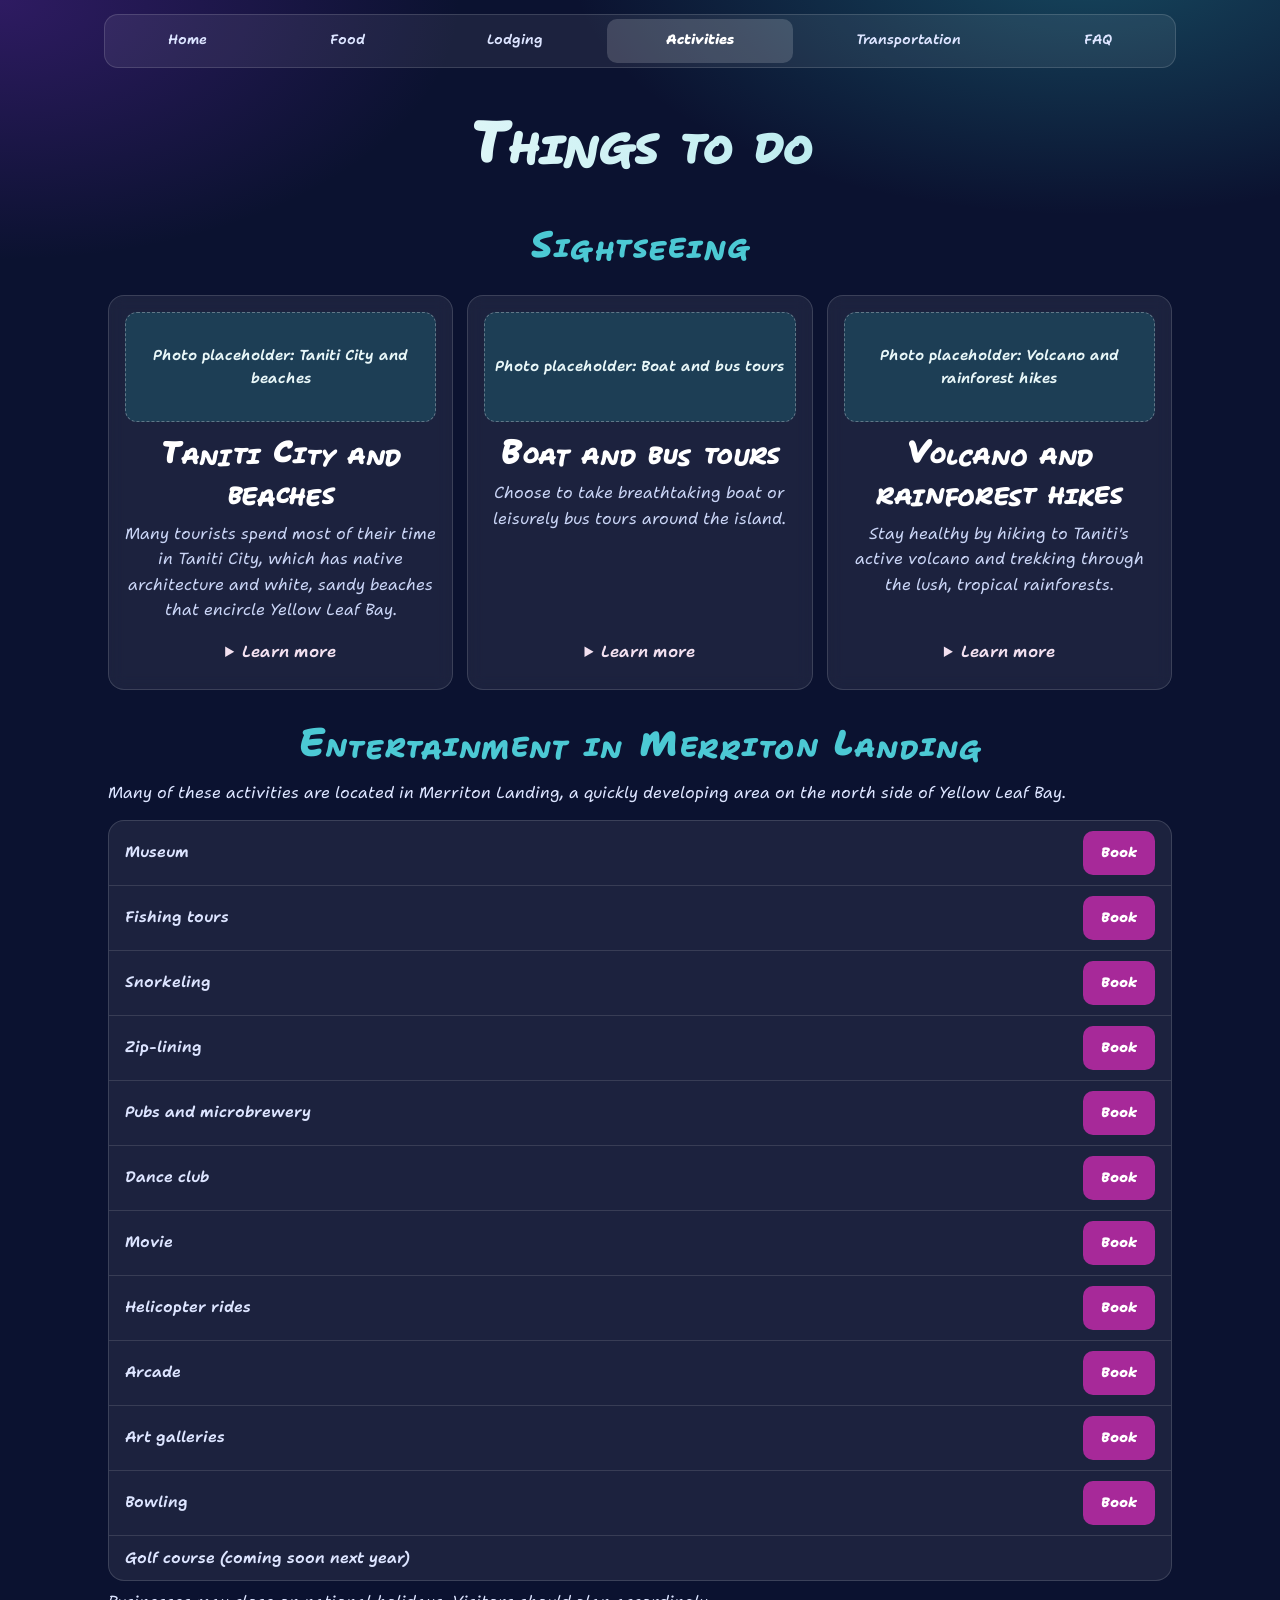
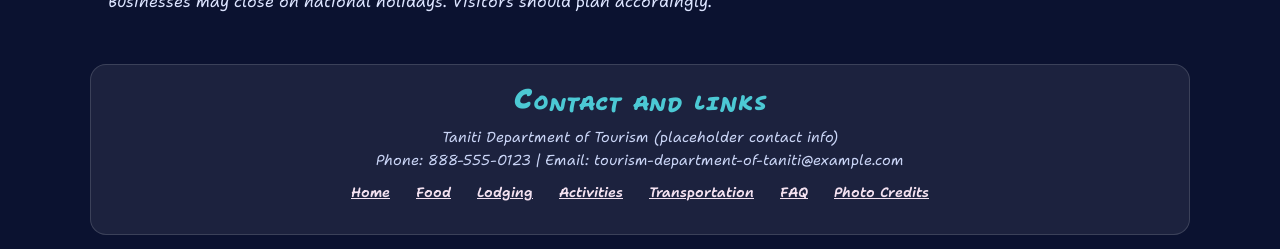
==== commit 8c28ca5f: "Revert "Merge branch 'main' of https://github.com/megasyntaxmaster/d479-taniti-prototype" This rever" ====
--- a/activities.html
+++ b/activities.html
@@ -22,7 +22,7 @@
         <section class="cards">
             <h2>Sightseeing</h2>
             <article>
-                <img src="images/15_activities_city-beaches.jpg" alt="Peaceful beach view with city lights at dusk">
+                <div>Photo placeholder: Taniti City and beaches</div>
                 <h3>Taniti City and beaches</h3>
                 <p>Many tourists spend most of their time in Taniti City, which has native architecture and white, sandy beaches that encircle Yellow Leaf Bay.</p>
                 <details>
@@ -31,7 +31,7 @@
                 </details>
             </article>
             <article>
-                <img src="images/16_activities_boat-tour.jpg" alt="Lively boat tour on pristine waters">
+                <div>Photo placeholder: Boat and bus tours</div>
                 <h3>Boat and bus tours</h3>
                 <p>Choose to take breathtaking boat or leisurely bus tours around the island.</p>
                 <details>
@@ -40,7 +40,7 @@
                 </details>
             </article>
             <article>
-                <img src="images/17_activities_hike.jpg" alt="Lone backpacker observes a volcanic eruption">
+                <div>Photo placeholder: Volcano and rainforest hikes</div>
                 <h3>Volcano and rainforest hikes</h3>
                 <p>Stay healthy by hiking to Taniti's active volcano and trekking through the lush, tropical rainforests.</p>
                 <details>
@@ -64,14 +64,14 @@
                 <li>Arcade <button type="button">Book</button></li>
                 <li>Art galleries <button type="button">Book</button></li>
                 <li>Bowling <button type="button">Book</button></li>
-                <li>Golf course (coming next year)</li>
+                <li>Golf course (coming soon next year)</li>
             </ul>
             <p>Businesses may close on national holidays.  Visitors should plan accordingly.</p>
         </section>
     </main>
     <footer>
         <h2>Contact and links</h2>
-        <p>Taniti Department of Tourism</p>
+        <p>Taniti Department of Tourism (placeholder contact info)</p>
         <p>Phone: 888-555-0123 | Email: tourism-department-of-taniti@example.com</p>
         <nav>
             <ul>
--- a/style.css
+++ b/style.css
@@ -397,53 +397,22 @@
   align-items: start;
 }
 
-.media article > div,
-.media article > img {
+.media article > div {
   grid-column: 1;
   grid-row: 1 / span 4;
   align-self: stretch;
 }
 
-.media article > :not(div):not(img) {
+.media article > :not(div) {
   grid-column: 2;
-}
-
-/* Food page photos: same height as the home page photos */
-.media article > img {
-  width: 100%;
-  height: 220px;
-  object-fit: cover;
-}
-
-/* Taller restaurant cards (food page only) */
-.split .media article {
-  padding-block: 40px;
 }
 
 /* Two boxes side by side (food page) */
 .split {
   display: grid;
-  grid-template-columns: 3fr 1fr;
-  column-gap: 14px;
-  row-gap: 0;
+  grid-template-columns: 2fr 1fr;
+  gap: 14px;
   align-items: start;
-}
-
-/* Let the heading, intro, and cards be grid items of .split */
-.split > .media {
-  display: contents;
-}
-
-.split > .media > * {
-  grid-column: 1;
-}
-
-/* Top of Local fish and rice (row 3) to bottom of Pan-Asian (row 5) */
-.split > aside {
-  grid-column: 2;
-  grid-row: 3 / span 3;
-  align-self: stretch;
-  justify-content: flex-start;
 }
 
 /* Plan your trip links: four clickable tiles (home page) */
@@ -502,7 +471,7 @@
   text-align: center;
   background:
     linear-gradient(rgba(11, 18, 48, 0.35), rgba(11, 18, 48, 0.6)),
-    url("images/01_home_tropical_island_beach.jpg") center / cover no-repeat;
+    url("images/01_hero_pexels-nabilnaidu-37943867.jpg") center / cover no-repeat;
   border: 1px solid var(--glass-line);
   border-radius: var(--radius);
 }
@@ -529,11 +498,6 @@
 @media (max-width: 700px) {
   .split {
     grid-template-columns: 1fr;
-  }
-
-  .split > aside {
-    grid-column: 1;
-    grid-row: auto;
   }
 
   .rows article,
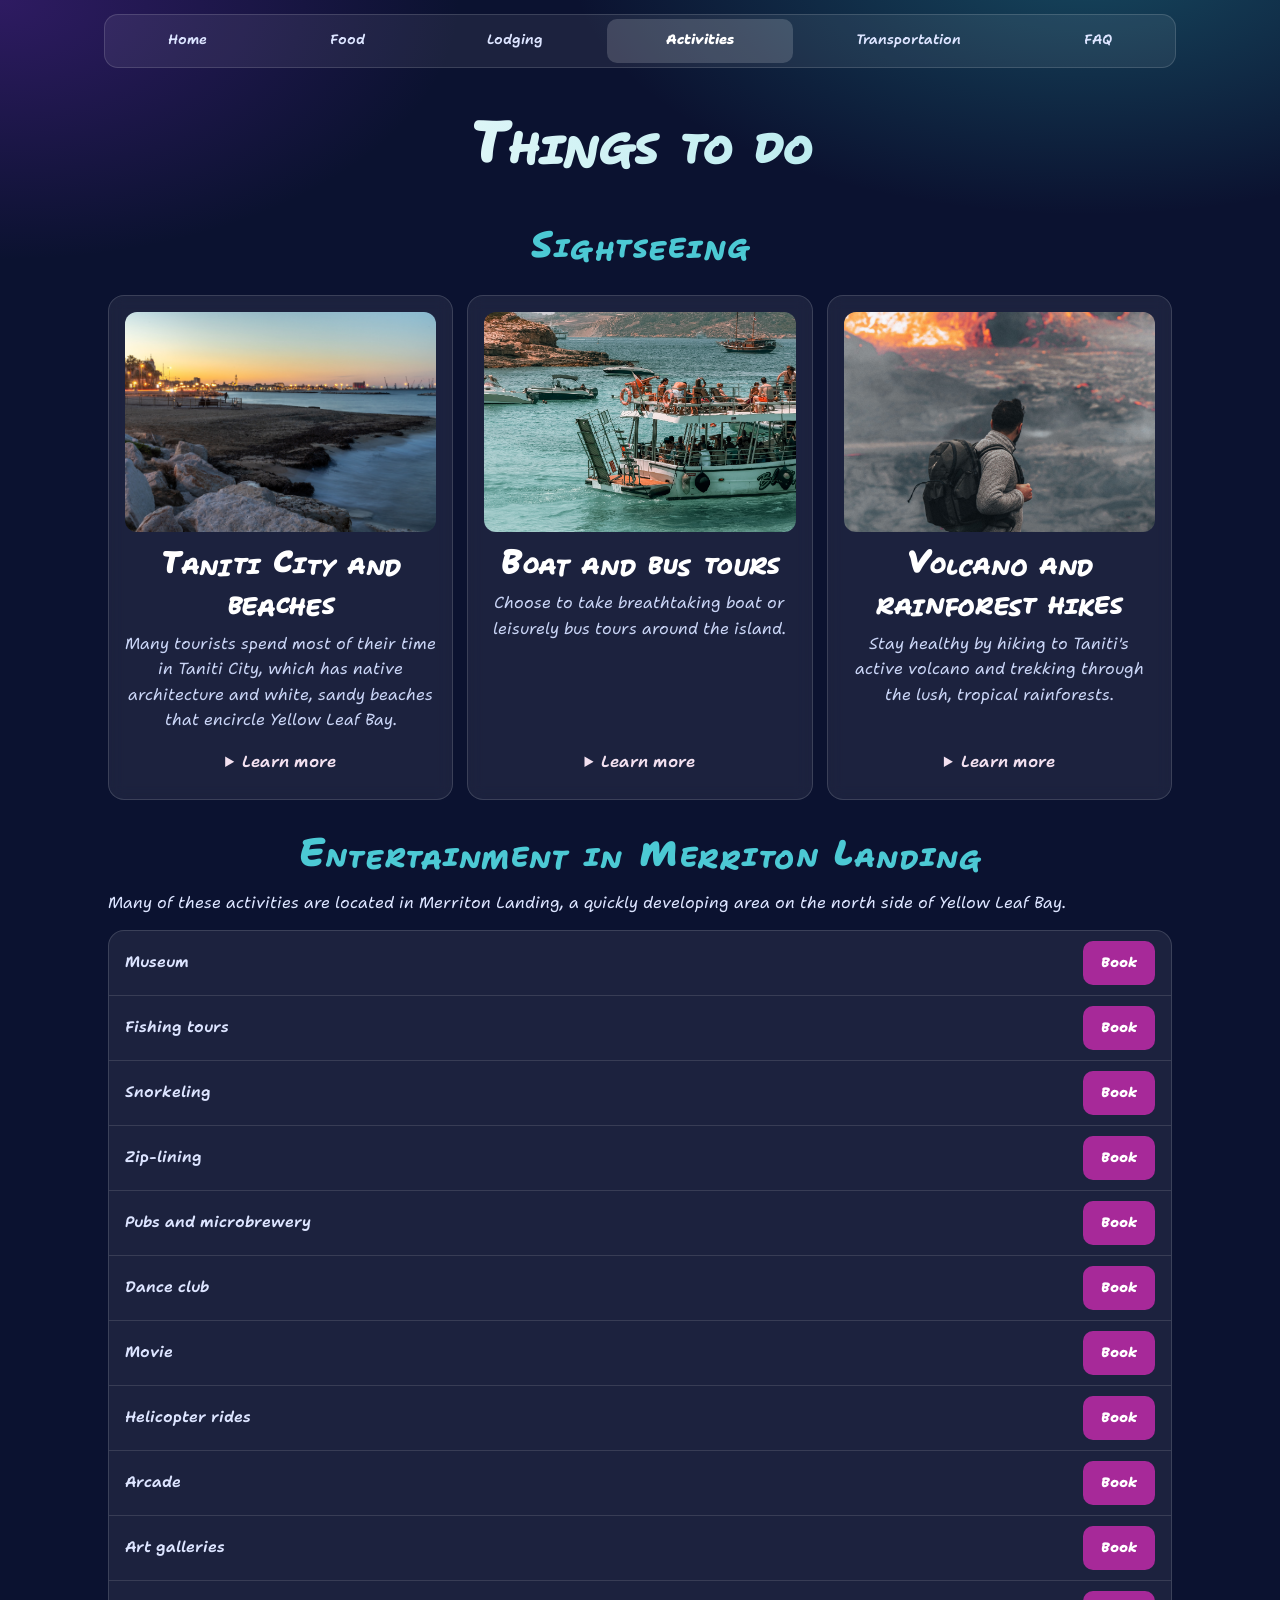
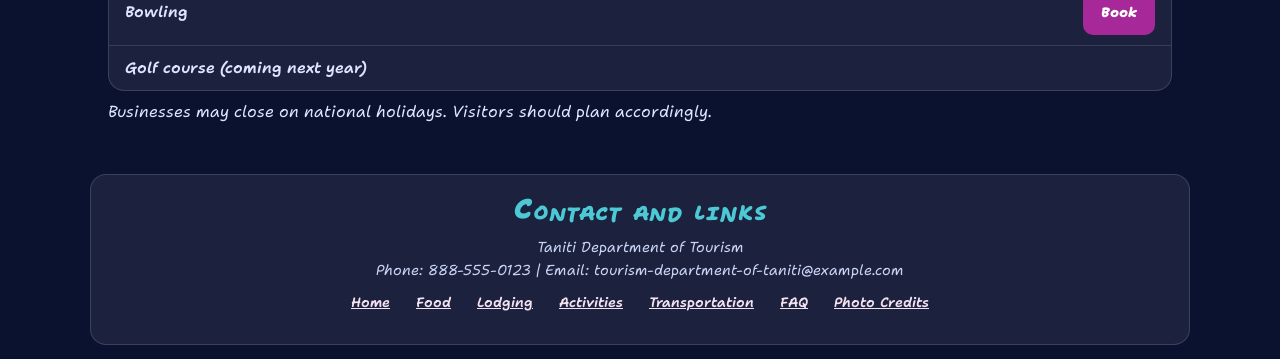
==== commit 16d29b07: "Updated files, fixed merge issues" ====
--- a/activities.html
+++ b/activities.html
@@ -22,7 +22,7 @@
         <section class="cards">
             <h2>Sightseeing</h2>
             <article>
-                <div>Photo placeholder: Taniti City and beaches</div>
+                <img src="images/15_activities_city-beaches.jpg" alt="Peaceful beach view with city lights at dusk">
                 <h3>Taniti City and beaches</h3>
                 <p>Many tourists spend most of their time in Taniti City, which has native architecture and white, sandy beaches that encircle Yellow Leaf Bay.</p>
                 <details>
@@ -31,7 +31,7 @@
                 </details>
             </article>
             <article>
-                <div>Photo placeholder: Boat and bus tours</div>
+                <img src="images/16_activities_boat-tour.jpg" alt="Lively boat tour on pristine waters">
                 <h3>Boat and bus tours</h3>
                 <p>Choose to take breathtaking boat or leisurely bus tours around the island.</p>
                 <details>
@@ -40,7 +40,7 @@
                 </details>
             </article>
             <article>
-                <div>Photo placeholder: Volcano and rainforest hikes</div>
+                <img src="images/17_activities_hike.jpg" alt="Lone backpacker observes a volcanic eruption">
                 <h3>Volcano and rainforest hikes</h3>
                 <p>Stay healthy by hiking to Taniti's active volcano and trekking through the lush, tropical rainforests.</p>
                 <details>
@@ -64,14 +64,14 @@
                 <li>Arcade <button type="button">Book</button></li>
                 <li>Art galleries <button type="button">Book</button></li>
                 <li>Bowling <button type="button">Book</button></li>
-                <li>Golf course (coming soon next year)</li>
+                <li>Golf course (coming next year)</li>
             </ul>
             <p>Businesses may close on national holidays.  Visitors should plan accordingly.</p>
         </section>
     </main>
     <footer>
         <h2>Contact and links</h2>
-        <p>Taniti Department of Tourism (placeholder contact info)</p>
+        <p>Taniti Department of Tourism</p>
         <p>Phone: 888-555-0123 | Email: tourism-department-of-taniti@example.com</p>
         <nav>
             <ul>
--- a/style.css
+++ b/style.css
@@ -397,22 +397,53 @@
   align-items: start;
 }
 
-.media article > div {
+.media article > div,
+.media article > img {
   grid-column: 1;
   grid-row: 1 / span 4;
   align-self: stretch;
 }
 
-.media article > :not(div) {
+.media article > :not(div):not(img) {
   grid-column: 2;
+}
+
+/* Food page photos: same height as the home page photos */
+.media article > img {
+  width: 100%;
+  height: 220px;
+  object-fit: cover;
+}
+
+/* Taller restaurant cards (food page only) */
+.split .media article {
+  padding-block: 40px;
 }
 
 /* Two boxes side by side (food page) */
 .split {
   display: grid;
-  grid-template-columns: 2fr 1fr;
-  gap: 14px;
+  grid-template-columns: 3fr 1fr;
+  column-gap: 14px;
+  row-gap: 0;
   align-items: start;
+}
+
+/* Let the heading, intro, and cards be grid items of .split */
+.split > .media {
+  display: contents;
+}
+
+.split > .media > * {
+  grid-column: 1;
+}
+
+/* Top of Local fish and rice (row 3) to bottom of Pan-Asian (row 5) */
+.split > aside {
+  grid-column: 2;
+  grid-row: 3 / span 3;
+  align-self: stretch;
+  justify-content: flex-start;
 }
 
 /* Plan your trip links: four clickable tiles (home page) */
@@ -471,7 +502,7 @@
   text-align: center;
   background:
     linear-gradient(rgba(11, 18, 48, 0.35), rgba(11, 18, 48, 0.6)),
-    url("images/01_hero_pexels-nabilnaidu-37943867.jpg") center / cover no-repeat;
+    url("images/01_home_tropical_island_beach.jpg") center / cover no-repeat;
   border: 1px solid var(--glass-line);
   border-radius: var(--radius);
 }
@@ -498,6 +529,11 @@
 @media (max-width: 700px) {
   .split {
     grid-template-columns: 1fr;
+  }
+
+  .split > aside {
+    grid-column: 1;
+    grid-row: auto;
   }
 
   .rows article,
